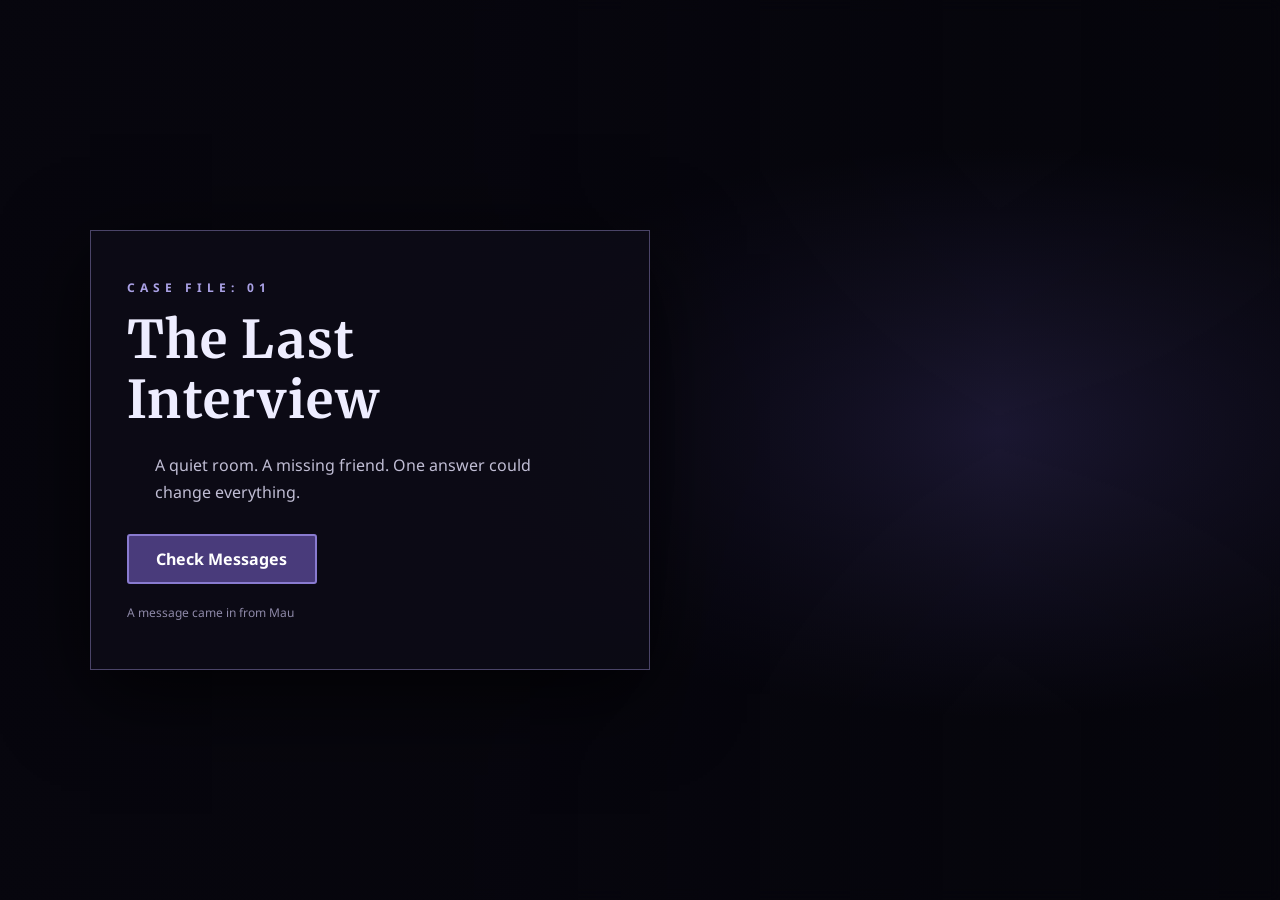
==== index.html @ e87751c7 "game" ====
<!DOCTYPE html>
<html lang="en">
<head>
  <meta charset="UTF-8">
  <title>Interview: The Missing Friend</title>
  <link rel="stylesheet" href="style.css">
</head>
<body>
  <div class="game-container intro-active">
    <section id="main-menu" class="main-menu" aria-labelledby="game-title">
      <div class="menu-panel">
        <p class="menu-eyebrow">CASE FILE: 01</p>
        <h1 id="game-title">The Last Interview</h1>
        <p class="menu-description">A quiet room. A missing friend. One answer could change everything.</p>
        <button id="start-game" class="menu-start" type="button">Check Messages</button>
        <p class="menu-hint">A message came in from Mau</p>
      </div>
    </section>
    <section id="phone-scene" class="phone-scene" aria-label="Messages from Mau" hidden>
      <div class="phone-device">
        <div class="phone-screen">
          <div class="phone-status"><span>11:48</span><span>●●● &nbsp;▰</span></div>
          <header class="phone-header">
            <span class="phone-back" aria-hidden="true">‹</span>
            <div class="phone-contact">
              <span class="phone-avatar" aria-hidden="true">M</span>
              <span><strong>Mau</strong><small>Messages</small></span>
            </div>
            <span class="phone-info" aria-hidden="true">i</span>
          </header>
          <div id="phone-thread" class="phone-thread" aria-live="polite">
            <p class="phone-date">TODAY  ·  11:48 PM</p>
            <div class="phone-message received" hidden>Freya, are you awake? I need to tell you something.<time>11:48 PM</time></div>
            <div class="phone-message sent" hidden>Yeah, I'm here. What's wrong?<time>11:48 PM</time></div>
            <div class="phone-message received" hidden>I went back to Blackwood Station. There’s somewhere there I can hide.<time>11:49 PM</time></div>
            <div class="phone-message sent" hidden>Why are you at the station? Are you safe?<time>11:49 PM</time></div>
            <div class="phone-message received" hidden>I need to get away from here. I can't take it anymore.<time>11:51 PM</time></div>
            <div class="phone-message sent" hidden>Stay where you are. I'm coming. Please answer me.<time>11:51 PM</time></div>
            <div class="phone-typing" hidden aria-label="Mau is typing"><span></span><span></span><span></span></div>
          </div>
          <div class="phone-compose" aria-hidden="true"><span>Message</span><span class="phone-send">↑</span></div>
        </div>
        <div class="phone-home-indicator"></div>
      </div>
      <p class="phone-caption">Freya sends one last message. No reply comes.</p>
      <button id="skip-phone-scene" class="phone-skip" type="button">Skip</button>
      <button id="continue-to-interview" class="phone-continue" type="button" hidden>Continue</button>
    </section>
    <section id="days-later-scene" class="days-later-scene" aria-label="Two days later" hidden>
      <div class="time-card">
        <p>BLACKWOOD POLICE DEPARTMENT</p>
        <h2>Two Days Later</h2>
        <span>THE INTERVIEW BEGINS</span>
      </div>
      <button id="continue-from-time-card" class="time-card-continue" type="button">Continue</button>
    </section>
    <section id="home-disclosure-scene" class="home-disclosure-scene" aria-label="Freya's memory" hidden>
      <p id="home-disclosure-text" class="home-disclosure-text">her father</p>
    </section>
    <section id="chapter-two-scene" class="chapter-two-scene" aria-label="Chapter two" hidden>
      <div class="chapter-two-card">
        <p>CHAPTER TWO</p>
        <h2>The Secret</h2>
        <span>The interview continues</span>
      </div>
      <button id="continue-chapter-two" type="button">Continue</button>
    </section>
    <audio id="background-music" src="Daddy%20Cop-Zander%20Hawley%20(Slowed).mp3" loop preload="auto"></audio>
    <button id="music-toggle" class="music-toggle" type="button" aria-pressed="false" hidden>Mute music</button>
    <div
      id="suspicion-meter"
      class="suspicion-meter"
      role="progressbar"
      aria-label="Officer suspicion"
      aria-valuemin="0"
      aria-valuemax="3"
      aria-valuenow="0"
    >
      <span class="suspicion-label">SUSPICION</span>
      <span class="suspicion-track"><span id="suspicion-fill" class="suspicion-fill"></span></span>
      <span id="suspicion-count" class="suspicion-count">0 / 3</span>
    </div>
    <div class="observation-window"></div>
    <img id="character" src="daddy.png" alt="Daddy Cop interviewing a girl">
    <div class="prisoner-silhouette" aria-hidden="true"></div>
    <div class="cell-bars" aria-hidden="true"></div>

    <div class="dialogue-box">
      <div id="speaker-name" class="name-tag">Daddy Cop</div>
      <p id="dialogue-text">Hello. I'm Officer Daddy Cop. I need to ask you a few questions about your missing friend Mau. What was Mau like, and where did you last see her?</p>
      
      <div id="choices" class="choices">
        <button onclick="respond('personality')">Describe Mau's personality</button>
        <button onclick="respond('location')">Tell him where Mau was last seen</button>
      </div>
    </div>
  </div>

  <script src="script.js"></script>
  
</body>
</html>
---- style.css ----
@import url("https://fonts.googleapis.com/css2?family=IM+Fell+English+SC&family=Merriweather:wght@700&family=Noto+Sans:wght@500;700&display=swap");

* {
  box-sizing: border-box;
}

body {
  margin: 0;
  min-height: 100vh;
  overflow: hidden;
  background:
    radial-gradient(circle at 50% 25%, rgba(75, 74, 135, 0.22), transparent 35%),
    linear-gradient(135deg, #06060c, #11101d 55%, #04040a);
  font-family: "Noto Sans", "Segoe UI", sans-serif;
  display: flex;
  justify-content: center;
  align-items: center;
  color: #fff;
}

body::before {
  content: "";
  position: fixed;
  inset: 0;
  pointer-events: none;
  background:
    linear-gradient(115deg, transparent 0 44%, rgba(255, 255, 255, 0.18) 44.2% 44.6%, transparent 44.8%);
  mix-blend-mode: screen;
}

.game-container {
  position: relative;
  width: 100vw;
  height: 100vh;
  overflow: hidden;
  background:
    radial-gradient(ellipse at 50% 35%, rgba(55, 48, 89, 0.72), transparent 48%),
    linear-gradient(180deg, #171423, #080711 78%);
  border: 0;
  border-radius: 0;
  box-shadow:
    0 24px 70px rgba(0, 0, 0, 0.85),
    inset 0 0 90px rgba(0, 0, 0, 0.55);
}

.game-container.intro-active {
  background: #05050a;
  box-shadow: none;
}

.game-container.intro-active::before {
  display: none;
}

.game-container.intro-active #character,
.game-container.intro-active .dialogue-box,
.game-container.intro-active .suspicion-meter,
.game-container.intro-active .observation-window {
  visibility: hidden;
}

.game-container::before {
  content: "";
  position: absolute;
  inset: 0;
  z-index: 1;
  background:
    radial-gradient(ellipse at 50% 28%, rgba(158, 151, 208, 0.12), transparent 42%),
    linear-gradient(90deg, rgba(0, 0, 0, 0.36), transparent 28% 72%, rgba(0, 0, 0, 0.36));
  pointer-events: none;
}

.game-container::after {
  display: none;
}

.main-menu {
  position: absolute;
  z-index: 10;
  inset: 0;
  display: flex;
  align-items: center;
  justify-content: flex-start;
  padding: 24px 7vw;
  background:
    linear-gradient(90deg, rgba(7, 6, 14, 0.98), rgba(7, 6, 14, 0.9) 38%, rgba(8, 7, 17, 0.34) 78%, rgba(7, 6, 14, 0.55)),
    radial-gradient(ellipse at 78% 48%, rgba(82, 70, 145, 0.42), transparent 43%);
  backdrop-filter: blur(7px);
}

.main-menu[hidden] {
  display: none;
}

.phone-scene {
  position: absolute;
  z-index: 11;
  inset: 0;
  display: flex;
  flex-direction: column;
  align-items: center;
  justify-content: center;
  gap: 18px;
  overflow: hidden;
  background:
    radial-gradient(ellipse at 50% 42%, rgba(84, 76, 130, 0.3), transparent 38%),
    linear-gradient(135deg, rgba(5, 5, 11, 0.98), rgba(15, 13, 24, 0.98));
}

.phone-scene[hidden] {
  display: none;
}

.phone-device {
  position: relative;
  width: min(360px, 84vw);
  height: min(650px, 76vh);
  min-height: 430px;
  padding: 10px;
  border: 2px solid #474451;
  border-radius: 42px;
  background: linear-gradient(145deg, #292733, #09090d 42%);
  box-shadow:
    0 28px 80px rgba(0, 0, 0, 0.78),
    0 0 34px rgba(111, 95, 183, 0.2),
    inset 0 0 0 2px #09090d;
}

.phone-screen {
  height: 100%;
  display: flex;
  flex-direction: column;
  overflow: hidden;
  border-radius: 32px;
  background: #e9e7ef;
  color: #24232b;
  font-family: "Noto Sans", "Segoe UI", sans-serif;
}

.phone-status {
  display: flex;
  justify-content: space-between;
  padding: 13px 22px 8px;
  background: #f4f2f7;
  font-size: 11px;
  font-weight: 700;
}

.phone-header {
  display: flex;
  align-items: center;
  gap: 14px;
  padding: 9px 17px 12px;
  border-bottom: 1px solid rgba(42, 39, 50, 0.12);
  background: rgba(248, 247, 250, 0.96);
}

.phone-back {
  color: #6555a3;
  font-size: 34px;
  line-height: 1;
}

.phone-contact {
  flex: 1;
  display: flex;
  align-items: center;
  justify-content: center;
  gap: 9px;
  margin-right: 22px;
}

.phone-contact strong,
.phone-contact small {
  display: block;
  text-align: center;
}

.phone-contact strong {
  font-size: 13px;
}

.phone-contact small {
  margin-top: 2px;
  color: #77737f;
  font-size: 10px;
}

.phone-avatar {
  width: 30px;
  height: 30px;
  display: grid;
  place-items: center;
  border-radius: 50%;
  background: linear-gradient(145deg, #9385c7, #514777);
  color: #fff;
  font-family: "Merriweather", Georgia, serif;
  font-weight: 700;
}

.phone-info {
  width: 19px;
  height: 19px;
  border: 1px solid #7668aa;
  border-radius: 50%;
  color: #7668aa;
  font-size: 12px;
  font-weight: 700;
  text-align: center;
  line-height: 17px;
}

.phone-thread {
  flex: 1;
  display: flex;
  flex-direction: column;
  align-items: flex-start;
  gap: 12px;
  overflow-y: auto;
  padding: 18px 14px 12px;
  background:
    radial-gradient(ellipse at 50% 100%, rgba(120, 110, 160, 0.08), transparent 50%),
    #f0eff4;
  scrollbar-width: thin;
}

.phone-date {
  align-self: center;
  margin: 0 0 5px;
  color: #86828c;
  font-size: 9px;
  font-weight: 700;
  letter-spacing: 0.6px;
}

.phone-message {
  max-width: 88%;
  padding: 10px 12px 7px;
  border: 1px solid rgba(56, 52, 66, 0.08);
  border-radius: 17px 17px 17px 5px;
  background: #dcd9e5;
  color: #26242d;
  font-size: 12px;
  line-height: 1.45;
  box-shadow: 0 2px 4px rgba(28, 25, 37, 0.08);
}

.phone-message[hidden],
.phone-typing[hidden] {
  display: none;
}

.phone-message.message-arrive {
  animation: message-arrive 260ms ease-out both;
}

.phone-message time {
  display: block;
  margin-top: 5px;
  color: #77727f;
  font-size: 9px;
  text-align: right;
}

.phone-message.sent {
  align-self: flex-end;
  border-color: rgba(99, 82, 158, 0.2);
  border-radius: 17px 17px 5px 17px;
  background: #6555a3;
  color: #fff;
}

.phone-message.sent time {
  color: rgba(255, 255, 255, 0.72);
}

.phone-typing {
  display: flex;
  align-items: center;
  gap: 4px;
  min-width: 46px;
  padding: 11px 13px;
  border-radius: 16px 16px 16px 5px;
  background: #dcd9e5;
}

.phone-typing span {
  width: 5px;
  height: 5px;
  border-radius: 50%;
  background: #77727f;
  animation: typing-pulse 800ms ease-in-out infinite alternate;
}

.phone-typing span:nth-child(2) {
  animation-delay: 150ms;
}

.phone-typing span:nth-child(3) {
  animation-delay: 300ms;
}

.phone-compose {
  display: flex;
  align-items: center;
  justify-content: space-between;
  margin: 0 12px 12px;
  padding: 9px 12px;
  border: 1px solid #d5d2dc;
  border-radius: 18px;
  background: #f8f7fa;
  color: #a19da7;
  font-size: 11px;
}

.phone-send {
  width: 20px;
  height: 20px;
  border-radius: 50%;
  background: #7969b5;
  color: #fff;
  font-size: 15px;
  font-weight: 700;
  line-height: 20px;
  text-align: center;
}

.phone-home-indicator {
  position: absolute;
  bottom: 5px;
  left: 50%;
  width: 82px;
  height: 3px;
  border-radius: 4px;
  background: #77747e;
  transform: translateX(-50%);
}

.phone-caption {
  margin: 0;
  color: #d7d3e6;
  font-family: "Merriweather", Georgia, serif;
  font-size: clamp(13px, 2vw, 16px);
  text-align: center;
  text-shadow: 0 2px 7px #000;
}

.phone-skip,
.phone-continue {
  position: absolute;
  bottom: 22px;
  z-index: 2;
  min-width: 92px;
}

.phone-skip {
  left: 24px;
}

.phone-continue {
  right: 24px;
}

.phone-continue {
  background: #493b7b;
  border-color: #897bd0;
}

.phone-continue[hidden] {
  display: none;
}

@keyframes message-arrive {
  from {
    transform: translateY(8px);
    opacity: 0;
  }
  to {
    transform: translateY(0);
    opacity: 1;
  }
}

@keyframes typing-pulse {
  to {
    opacity: 0.35;
    transform: translateY(-2px);
  }
}

.days-later-scene {
  position: absolute;
  z-index: 11;
  inset: 0;
  display: grid;
  place-items: center;
  overflow: hidden;
  background:
    radial-gradient(ellipse at 50% 50%, rgba(86, 74, 139, 0.24), transparent 45%),
    #07070d;
}

.days-later-scene[hidden] {
  display: none;
}

.time-card {
  width: min(620px, 86vw);
  padding: 48px 24px;
  border-top: 1px solid rgba(154, 143, 207, 0.42);
  border-bottom: 1px solid rgba(154, 143, 207, 0.42);
  text-align: center;
  animation: time-card-arrive 650ms ease-out both;
}

.time-card p,
.time-card span {
  margin: 0;
  color: #a7a0c8;
  font-size: 10px;
  font-weight: 700;
  letter-spacing: 4px;
}

.time-card h2 {
  margin: 20px 0;
  color: #f0edf9;
  font-family: "IM Fell English SC", "Merriweather", Georgia, serif;
  font-size: clamp(36px, 8vw, 64px);
  font-weight: 400;
  letter-spacing: 2px;
  text-shadow: 0 0 30px rgba(151, 135, 216, 0.35);
}

.time-card-continue {
  position: absolute;
  right: 24px;
  bottom: 22px;
}

.home-disclosure-scene {
  position: absolute;
  z-index: 14;
  inset: 0;
  display: grid;
  place-items: center;
  padding: 24px;
  background: #000;
  cursor: pointer;
}

.home-disclosure-scene[hidden],
.chapter-two-scene[hidden] {
  display: none;
}

.home-disclosure-text {
  margin: 0;
  color: #e8e5ee;
  font-family: "Merriweather", Georgia, serif;
  font-size: clamp(24px, 5vw, 42px);
  line-height: 1.5;
  text-align: center;
}

.home-disclosure-text.fade-away {
  animation: father-words-fade 650ms ease-in forwards;
}

.glitch-word {
  padding: 0 2px;
  border: 0;
  background: transparent !important;
  color: #ff3151 !important;
  font: inherit;
  font-weight: 700;
  text-shadow: -2px 0 #ff3151, 2px 0 #5ce5ff;
  animation: assault-word-glitch 220ms steps(2, end) infinite;
  cursor: pointer;
}

.glitch-word:hover,
.glitch-word:focus-visible {
  background: transparent !important;
  color: #ff3151 !important;
  outline: 1px solid rgba(255, 49, 81, 0.8);
}

.chapter-two-scene {
  position: absolute;
  z-index: 14;
  inset: 0;
  display: grid;
  place-items: center;
  overflow: hidden;
  background:
    radial-gradient(ellipse at 50% 50%, rgba(87, 30, 63, 0.25), transparent 44%),
    #07060b;
}

.chapter-two-card {
  width: min(620px, 86vw);
  padding: 48px 24px;
  border-top: 1px solid rgba(188, 74, 105, 0.55);
  border-bottom: 1px solid rgba(188, 74, 105, 0.55);
  text-align: center;
  animation: time-card-arrive 650ms ease-out both;
}

.chapter-two-card p,
.chapter-two-card span {
  margin: 0;
  color: #c17b91;
  font-size: 10px;
  font-weight: 700;
  letter-spacing: 4px;
}

.chapter-two-card h2 {
  margin: 20px 0;
  color: #f0e9ed;
  font-family: "IM Fell English SC", "Merriweather", Georgia, serif;
  font-size: clamp(36px, 8vw, 64px);
  font-weight: 400;
  letter-spacing: 2px;
}

.chapter-two-scene > button {
  position: absolute;
  right: 24px;
  bottom: 22px;
}

@keyframes father-words-fade {
  to {
    opacity: 0;
    filter: blur(5px);
  }
}

@keyframes assault-word-glitch {
  0%,
  100% {
    transform: translate(0);
    clip-path: inset(0);
  }
  25% {
    transform: translate(-2px, 1px) skewX(-5deg);
    clip-path: inset(18% 0 35% 0);
  }
  75% {
    transform: translate(2px, -1px) skewX(4deg);
    clip-path: inset(45% 0 8% 0);
  }
}

@keyframes time-card-arrive {
  from {
    transform: translateY(10px);
    opacity: 0;
  }
  to {
    transform: translateY(0);
    opacity: 1;
  }
}

.music-toggle {
  position: absolute;
  z-index: 12;
  top: 20px;
  right: 22px;
  border-radius: 4px;
  background: rgba(25, 21, 43, 0.94);
  border-color: #65599a;
  font-size: 13px;
}

.music-toggle[hidden] {
  display: none;
}

.menu-panel {
  position: relative;
  z-index: 2;
  width: min(44vw, 560px);
  padding: 48px 36px;
  border: 1px solid rgba(151, 139, 205, 0.45);
  background: rgba(14, 12, 24, 0.78);
  box-shadow: 0 24px 80px rgba(0, 0, 0, 0.72);
  text-align: left;
}



.menu-eyebrow {
  margin: 0 0 14px;
  color: #aaa1e5;
  font-size: 12px;
  font-weight: 700;
  letter-spacing: 5px;
}

.menu-panel h1 {
  margin: 0;
  color: #eeedff;
  font-family: "IM Fell English SC", "Merriweather", Georgia, serif;
  font-size: clamp(30px, 6vw, 52px);
  letter-spacing: 1.5px;
  line-height: 1.15;
}

.menu-description {
  max-width: 430px;
  margin: 22px auto 28px;
  color: #c0bdd4;
  line-height: 1.7;
}

.menu-start {
  min-width: 190px;
  padding: 12px 24px;
  border-radius: 3px;
  background: #493b7b;
  border-color: #897bd0;
  color: #fff;
  font-size: 16px;
}

.menu-hint {
  margin: 20px 0 0;
  color: #8e89a8;
  font-size: 12px;
}

.observation-window {
  display: none;
}

#character {
  position: absolute;
  z-index: 3;
  left: 50%;
  bottom: 108px;
  height: 78%;
  max-height: 560px;
  object-fit: contain;
  transform: translateX(-50%);
  filter:
    saturate(0.9)
    contrast(1.04)
    drop-shadow(0 16px 24px rgba(76, 67, 126, 0.38));
}

.prisoner-silhouette,
.cell-bars {
  display: none;
}

.prisoner-silhouette {
  position: absolute;
  z-index: 3;
  top: 13%;
  left: 50%;
  width: min(42vw, 360px);
  height: 58%;
  transform: translateX(-50%);
  background:
    radial-gradient(ellipse at 50% 22%, #090810 0 45px, transparent 46px),
    radial-gradient(ellipse at 50% 79%, #0b0913 0 125px, transparent 126px);
  filter: drop-shadow(0 0 24px rgba(0, 0, 0, 0.8));
}

.prisoner-silhouette::before {
  content: "";
  position: absolute;
  top: 6%;
  left: 31%;
  width: 38%;
  height: 37%;
  border-radius: 48% 48% 42% 42%;
  background: #080710;
  box-shadow: 22px 24px 0 -12px #080710;
}

.cell-bars {
  position: absolute;
  z-index: 4;
  inset: 0;
  background:
    repeating-linear-gradient(90deg, transparent 0 10.8%, rgba(138, 134, 174, 0.8) 11% 11.5%, transparent 11.7% 22.2%),
    linear-gradient(180deg, transparent 65%, rgba(128, 122, 161, 0.62) 65.3% 66%, transparent 66.3%);
  box-shadow: inset 0 0 45px rgba(0, 0, 0, 0.7);
  pointer-events: none;
}

.game-container.prison-ending {
  background:
    radial-gradient(ellipse at 50% 35%, rgba(103, 91, 147, 0.2), transparent 40%),
    linear-gradient(180deg, #171622 0 68%, #272335 68% 72%, #101019 72%);
}

.game-container.prison-ending::before {
  background:
    linear-gradient(90deg, rgba(0, 0, 0, 0.34), transparent 25% 75%, rgba(0, 0, 0, 0.34)),
    radial-gradient(ellipse at 50% 100%, transparent 0 40%, rgba(0, 0, 0, 0.55) 100%);
}

.game-container.prison-ending::after,
.game-container.prison-ending .observation-window,
.game-container.prison-ending #character {
  display: none;
}

.game-container.prison-ending .prisoner-silhouette,
.game-container.prison-ending .cell-bars {
  display: block;
}

.game-container.prison-ending .dialogue-box {
  border-color: rgba(133, 126, 171, 0.8);
}

.game-container.prison-ending .name-tag {
  background: #38334f;
  border-color: #7770a8;
}

.dialogue-box {
  position: absolute;
  z-index: 5;
  bottom: 18px;
  left: 3%;
  width: 94%;
  min-height: 178px;
  padding: 24px 28px 20px;
  background:
    linear-gradient(135deg, rgba(23, 19, 36, 0.97), rgba(9, 8, 17, 0.96));
  border: 3px solid rgba(105, 83, 169, 0.9);
  border-radius: 18px 18px 8px 8px;
  box-shadow:
    0 12px 35px rgba(0, 0, 0, 0.78),
    inset 0 0 28px rgba(92, 70, 165, 0.14);
  backdrop-filter: blur(8px);
}

.suspicion-meter {
  position: absolute;
  z-index: 6;
  top: 22px;
  left: 50%;
  display: flex;
  align-items: center;
  gap: 10px;
  padding: 10px 16px;
  border: 1px solid rgba(126, 116, 168, 0.6);
  border-radius: 4px;
  background: rgba(12, 10, 21, 0.88);
  color: #bcb7d2;
  font: 700 10px "Noto Sans", sans-serif;
  letter-spacing: 1.4px;
  transform: translateX(-50%);
  box-shadow: 0 5px 18px rgba(0, 0, 0, 0.5);
}

.suspicion-track {
  display: block;
  width: 120px;
  height: 9px;
  overflow: hidden;
  border: 1px solid #625a7d;
  border-radius: 999px;
  background: #100e19;
  box-shadow: inset 0 1px 3px rgba(0, 0, 0, 0.8);
}

.suspicion-fill {
  display: block;
  width: 0;
  height: 100%;
  border-radius: inherit;
  background: linear-gradient(90deg, #7164b7, #bd577b);
  box-shadow: 0 0 10px rgba(189, 87, 123, 0.5);
  transition: width 350ms ease, background 350ms ease;
}

.suspicion-meter.is-high .suspicion-fill {
  background: linear-gradient(90deg, #d55465, #ff344d);
  box-shadow: 0 0 12px rgba(255, 52, 77, 0.75);
}

.suspicion-count {
  min-width: 24px;
  color: #e6e1f4;
  letter-spacing: 0;
}

.name-tag {
  position: absolute;
  top: -24px;
  left: 18px;
  min-width: 150px;
  background: #443875;
  color: #f0edff;
  padding: 8px 18px 7px;
  border: 3px solid #7768b8;
  border-radius: 999px;
  font-family: "Merriweather", serif;
  font-size: 15px;
  text-align: center;
  box-shadow: 4px 5px 0 rgba(0, 0, 0, 0.5);
  transform: rotate(-1deg);
}

#dialogue-text {
  min-height: 48px;
  margin: 0 0 12px;
  color: #eeeafa;
  font-family: "Merriweather", serif;
  font-size: clamp(16px, 2vw, 20px);
  line-height: 1.55;
  text-shadow: 0 2px 4px #000;
}

.choices {
  display: flex;
  flex-wrap: wrap;
  gap: 7px;
}

button {
  background: #211d35;
  border: 2px solid #65599a;
  color: #ece9fa;
  padding: 7px 13px;
  border-radius: 999px;
  cursor: pointer;
  font-family: "Noto Sans", sans-serif;
  font-weight: 700;
  transition: 150ms ease;
}

button:hover,
button:focus-visible {
  background: #53458b;
  color: #fff;
  border-color: #a99be7;
  transform: translateY(-2px) rotate(-1deg);
  outline: none;
  box-shadow: 0 5px 12px rgba(93, 73, 163, 0.35);
}

button[data-lie="true"]:hover,
button[data-lie="true"]:focus-visible {
  background: #c62845;
  border-color: #ff7189;
  color: #fff;
  box-shadow:
    0 0 12px rgba(255, 54, 105, 0.7),
    0 0 28px rgba(255, 30, 86, 0.42);
}

.lie-label {
  display: none;
  margin-left: 8px;
  color: #ff9aaf;
  font-size: 0.75em;
  letter-spacing: 1px;
}

button[data-lie="true"]:hover .lie-label,
button[data-lie="true"]:focus-visible .lie-label {
  display: inline;
}

button[data-secret-reveal="true"]:hover,
button[data-secret-reveal="true"]:focus-visible {
  background: #21172d;
  border-color: #b24b71;
  color: #fff;
  text-shadow: -2px 0 #ff375f, 2px 0 #55dfff;
  animation: secret-choice-glitch 260ms steps(2, end) infinite;
}

@keyframes secret-choice-glitch {
  0%,
  100% {
    transform: translateX(0);
  }
  25% {
    transform: translate(-2px, 1px) skewX(-1deg);
    clip-path: inset(0 0 25% 0);
  }
  75% {
    transform: translate(2px, -1px) skewX(1deg);
    clip-path: inset(25% 0 0 0);
  }
}

@media (max-width: 700px) {
  .game-container {
    width: 100vw;
    height: 100vh;
    border-radius: 0;
  }

  #character {
    height: 72%;
  }

  .phone-device {
    width: min(340px, 86vw);
    height: min(620px, 70vh);
    min-height: 380px;
  }

  .phone-skip {
    left: 12px;
    bottom: 12px;
  }

  .phone-continue {
    right: 12px;
    bottom: 12px;
  }

  .dialogue-box {
    bottom: 8px;
    min-height: 220px;
  }

  .suspicion-meter {
    top: 14px;
    gap: 7px;
    padding: 8px 11px;
  }

  .suspicion-track {
    width: 82px;
  }

  .main-menu {
    padding: 18px;
  }

  .menu-panel {
    width: min(66vw, 460px);
    padding: 30px 20px;
  }

  .choices {
    max-height: 86px;
    overflow-y: auto;
  }
}

@media (max-height: 520px) {
  .phone-scene {
    gap: 8px;
    padding-bottom: 48px;
  }

  .phone-device {
    width: min(290px, 72vw);
    height: 66vh;
    min-height: 0;
  }

  .phone-caption {
    font-size: 12px;
  }
}
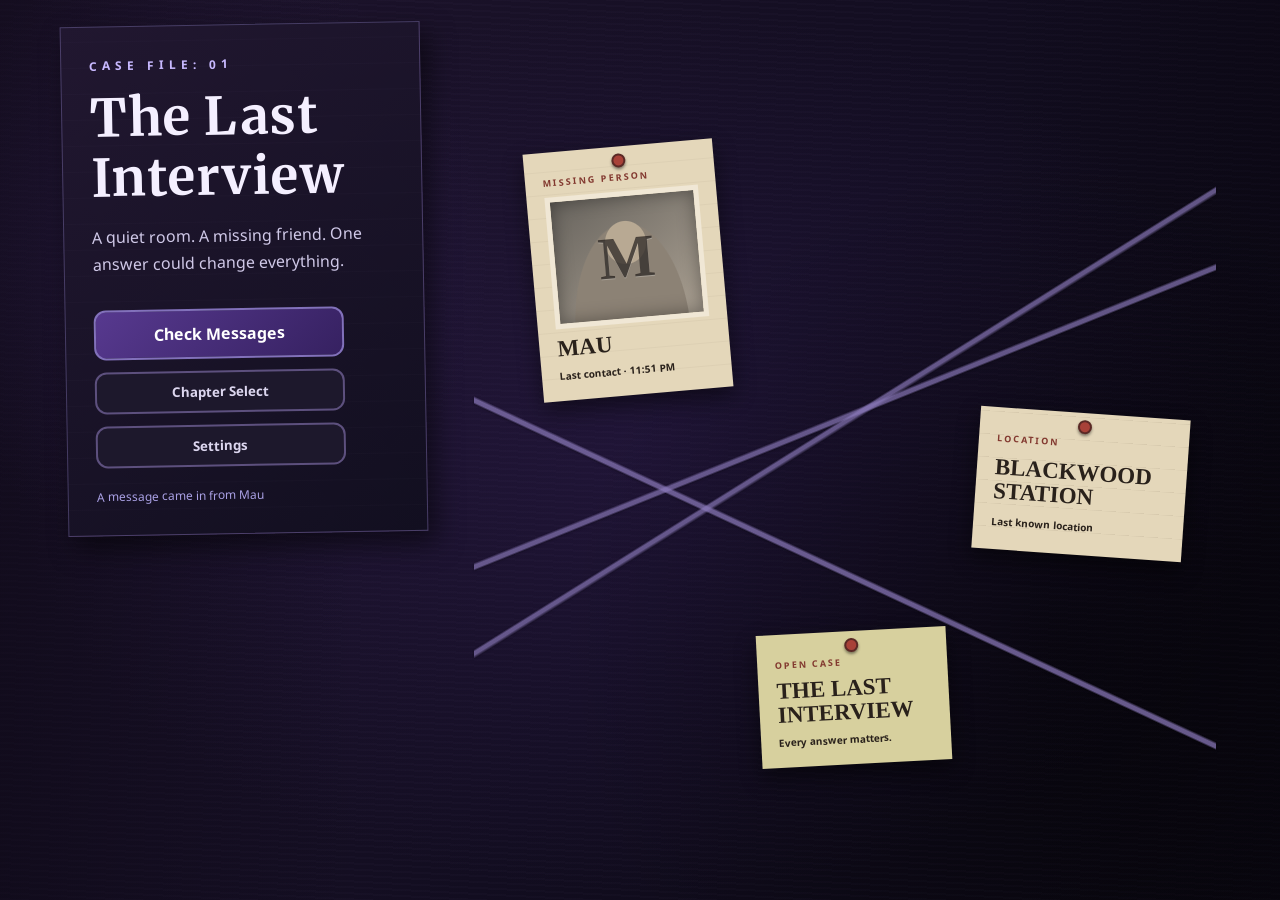
==== commit 41a08d45: "eded" ====
--- a/index.html
+++ b/index.html
@@ -1,10 +1,12 @@
 <!DOCTYPE html>
 <html lang="en">
+
 <head>
   <meta charset="UTF-8">
   <title>Interview: The Missing Friend</title>
   <link rel="stylesheet" href="style.css">
 </head>
+
 <body>
   <div class="game-container intro-active">
     <section id="main-menu" class="main-menu" aria-labelledby="game-title">
@@ -13,7 +15,77 @@
         <h1 id="game-title">The Last Interview</h1>
         <p class="menu-description">A quiet room. A missing friend. One answer could change everything.</p>
         <button id="start-game" class="menu-start" type="button">Check Messages</button>
+        <button id="open-chapter-select" class="menu-settings" type="button">Chapter Select</button>
+        <button id="open-settings" class="menu-settings" type="button">Settings</button>
         <p class="menu-hint">A message came in from Mau</p>
+      </div>
+      <div class="evidence-board" aria-hidden="true">
+        <div class="evidence-string"></div>
+        <article class="evidence-card evidence-person">
+          <span class="evidence-label">MISSING PERSON</span>
+          <div class="evidence-photo"><span>M</span></div>
+          <strong>MAU</strong>
+          <small>Last contact · 11:51 PM</small>
+        </article>
+        <article class="evidence-card evidence-station">
+          <span class="evidence-label">LOCATION</span>
+          <strong>BLACKWOOD<br>STATION</strong>
+          <small>Last known location</small>
+        </article>
+        <article class="evidence-card evidence-note">
+          <span class="evidence-label">OPEN CASE</span>
+          <strong>THE LAST<br>INTERVIEW</strong>
+          <small>Every answer matters.</small>
+        </article>
+      </div>
+    </section>
+    <section id="chapter-select-menu" class="chapter-select-menu" aria-labelledby="chapter-select-title" hidden>
+      <div class="chapter-select-panel">
+        <p class="menu-eyebrow">CASE FILE: 01</p>
+        <h2 id="chapter-select-title">Select a Chapter</h2>
+        <div class="chapter-options">
+          <button id="play-chapter-one" class="chapter-option" type="button">
+            <span>CHAPTER ONE</span>
+            <strong>The Interview</strong>
+            <small>Check Mau's messages and begin the investigation.</small>
+          </button>
+          <button id="play-chapter-two" class="chapter-option" type="button">
+            <span>CHAPTER TWO</span>
+            <strong>The Night Mau Disappeared</strong>
+            <small>Begin in Freya's room on the night Mau went missing.</small>
+          </button>
+        </div>
+        <button id="back-to-main-menu" class="menu-settings" type="button">Back to menu</button>
+      </div>
+    </section>
+    <section id="settings-menu" class="settings-menu" aria-labelledby="settings-title" hidden>
+      <div class="settings-panel">
+        <p class="menu-eyebrow">PREFERENCES</p>
+        <h2 id="settings-title">Settings</h2>
+        <label class="volume-setting" for="music-volume">
+          <span>Music volume</span>
+          <output id="music-volume-value" for="music-volume">16%</output>
+          <input id="music-volume" type="range" min="0" max="100" value="16">
+        </label>
+        <label class="volume-setting" for="effects-volume">
+          <span>Sound effects volume</span>
+          <output id="effects-volume-value" for="effects-volume">100%</output>
+          <input id="effects-volume" type="range" min="0" max="100" value="100">
+        </label>
+        <label class="volume-setting" for="typing-volume">
+          <span>Typewriter volume</span>
+          <output id="typing-volume-value" for="typing-volume">100%</output>
+          <input id="typing-volume" type="range" min="0" max="100" value="100">
+        </label>
+        <button id="close-settings" class="menu-settings" type="button">Back to menu</button>
+      </div>
+    </section>
+    <section id="pause-screen" class="pause-screen" aria-labelledby="pause-title" aria-modal="true" role="dialog" hidden>
+      <div class="pause-panel">
+        <p class="menu-eyebrow">GAME PAUSED</p>
+        <h2 id="pause-title">Take a breath.</h2>
+        <p>Press Space or select Resume to continue.</p>
+        <button id="resume-game" class="menu-start" type="button">Resume</button>
       </div>
     </section>
     <section id="phone-scene" class="phone-scene" aria-label="Messages from Mau" hidden>
@@ -29,13 +101,17 @@
             <span class="phone-info" aria-hidden="true">i</span>
           </header>
           <div id="phone-thread" class="phone-thread" aria-live="polite">
-            <p class="phone-date">TODAY  ·  11:48 PM</p>
-            <div class="phone-message received" hidden>Freya, are you awake? I need to tell you something.<time>11:48 PM</time></div>
+            <p class="phone-date">TODAY · 11:48 PM</p>
+            <div class="phone-message received" hidden>Freya, are you awake? I need to tell you something.<time>11:48
+                PM</time></div>
             <div class="phone-message sent" hidden>Yeah, I'm here. What's wrong?<time>11:48 PM</time></div>
-            <div class="phone-message received" hidden>I went back to Blackwood Station. There’s somewhere there I can hide.<time>11:49 PM</time></div>
+            <div class="phone-message received" hidden>I went back to Blackwood Station. There’s somewhere there I can
+              hide.<time>11:49 PM</time></div>
             <div class="phone-message sent" hidden>Why are you at the station? Are you safe?<time>11:49 PM</time></div>
-            <div class="phone-message received" hidden>I need to get away from here. I can't take it anymore.<time>11:51 PM</time></div>
-            <div class="phone-message sent" hidden>Stay where you are. I'm coming. Please answer me.<time>11:51 PM</time></div>
+            <div class="phone-message received" hidden>I need to get away from here. I can't take it anymore.<time>11:51
+                PM</time></div>
+            <div class="phone-message sent" hidden>Stay where you are. I'm coming. Please answer me.<time>11:51
+                PM</time></div>
             <div class="phone-typing" hidden aria-label="Mau is typing"><span></span><span></span><span></span></div>
           </div>
           <div class="phone-compose" aria-hidden="true"><span>Message</span><span class="phone-send">↑</span></div>
@@ -57,46 +133,40 @@
     <section id="home-disclosure-scene" class="home-disclosure-scene" aria-label="Freya's memory" hidden>
       <p id="home-disclosure-text" class="home-disclosure-text">her father</p>
     </section>
-    <section id="chapter-two-scene" class="chapter-two-scene" aria-label="Chapter two" hidden>
-      <div class="chapter-two-card">
-        <p>CHAPTER TWO</p>
-        <h2>The Secret</h2>
-        <span>The interview continues</span>
-      </div>
-      <button id="continue-chapter-two" type="button">Continue</button>
-    </section>
-    <audio id="background-music" src="Daddy%20Cop-Zander%20Hawley%20(Slowed).mp3" loop preload="auto"></audio>
+    <iframe id="chapter-two-frame" class="chapter-two-frame" src="chapter2.html" title="Chapter Two" hidden></iframe>
+    <audio id="background-music" src="ambiance.mp3" loop preload="auto"></audio>
+    <audio id="rain-sound" src="rain.mp3" loop preload="auto"></audio>
+    <audio id="lie-sound" src="heart.mp3" preload="auto"></audio>
+    <button id="return-to-menu" class="return-to-menu" type="button" hidden>Return to menu</button>
     <button id="music-toggle" class="music-toggle" type="button" aria-pressed="false" hidden>Mute music</button>
-    <div
-      id="suspicion-meter"
-      class="suspicion-meter"
-      role="progressbar"
-      aria-label="Officer suspicion"
-      aria-valuemin="0"
-      aria-valuemax="3"
-      aria-valuenow="0"
-    >
-      <span class="suspicion-label">SUSPICION</span>
+    <div id="suspicion-meter" class="suspicion-meter" role="progressbar" aria-label="Officer suspicion"
+      aria-valuemin="0" aria-valuemax="3" aria-valuenow="0">
       <span class="suspicion-track"><span id="suspicion-fill" class="suspicion-fill"></span></span>
       <span id="suspicion-count" class="suspicion-count">0 / 3</span>
     </div>
-    <div class="observation-window"></div>
-    <img id="character" src="daddy.png" alt="Daddy Cop interviewing a girl">
+    <img id="character" src="game1.png" alt="Character in the interview">
     <div class="prisoner-silhouette" aria-hidden="true"></div>
     <div class="cell-bars" aria-hidden="true"></div>
 
     <div class="dialogue-box">
-      <div id="speaker-name" class="name-tag">Daddy Cop</div>
-      <p id="dialogue-text">Hello. I'm Officer Daddy Cop. I need to ask you a few questions about your missing friend Mau. What was Mau like, and where did you last see her?</p>
-      
-      <div id="choices" class="choices">
-        <button onclick="respond('personality')">Describe Mau's personality</button>
-        <button onclick="respond('location')">Tell him where Mau was last seen</button>
+      <div id="speaker-name" class="name-tag">Officer Riley</div>
+      <p id="dialogue-text">Hello. I'm Officer Riley. I need to ask you a few questions about your missing friend
+        Mau. What was Mau like, and where did you last see her?</p>
+    </div>
+    <div id="choices" class="choices">
+      <button onclick="respond('personality')">Describe Mau's personality</button>
+      <button onclick="respond('location')">Tell him where Mau was last seen</button>
+    </div>
+    <section id="game-over-screen" class="game-over-screen" aria-labelledby="game-over-title" hidden>
+      <div class="game-over-panel">
+        <h2 id="game-over-title">Game Over</h2>
+        <button id="game-over-return-to-menu" type="button">Return to menu</button>
       </div>
-    </div>
+    </section>
   </div>
 
   <script src="script.js"></script>
-  
+
 </body>
+
 </html>
--- a/style.css
+++ b/style.css
@@ -54,8 +54,13 @@
 
 .game-container.intro-active #character,
 .game-container.intro-active .dialogue-box,
-.game-container.intro-active .suspicion-meter,
-.game-container.intro-active .observation-window {
+.game-container.intro-active .suspicion-meter {
+  visibility: hidden;
+}
+
+.game-container.interview-ended #character,
+.game-container.interview-ended .dialogue-box,
+.game-container.interview-ended .suspicion-meter {
   visibility: hidden;
 }
 
@@ -74,22 +79,417 @@
   display: none;
 }
 
+.game-container.lie-pulse::after {
+  position: absolute;
+  z-index: 20;
+  inset: 0;
+  display: block;
+  background: rgba(255, 22, 55, 0.62);
+  content: "";
+  pointer-events: none;
+  animation: lie-screen-pulse 650ms ease-out both;
+}
+
+@keyframes lie-screen-pulse {
+  0%,
+  100% {
+    opacity: 0;
+  }
+
+  25% {
+    opacity: 0.72;
+  }
+
+  60% {
+    opacity: 0.2;
+  }
+}
+
 .main-menu {
   position: absolute;
   z-index: 10;
   inset: 0;
   display: flex;
+  align-items: flex-start;
+  justify-content: flex-start;
+  padding: 24px 5vw;
+  background:
+    radial-gradient(ellipse at 50% 50%, rgba(87, 51, 150, 0.18), transparent 70%),
+    repeating-linear-gradient(3deg, rgba(190, 170, 255, 0.018) 0 2px, transparent 2px 6px),
+    linear-gradient(120deg, #20152f, #120d20 55%, #09070f);
+  overflow: hidden;
+}
+
+.main-menu::before {
+  position: absolute;
+  inset: 0;
+  z-index: 0;
+  background:
+    radial-gradient(circle at 15% 28%, rgba(139, 92, 246, 0.08), transparent 24%),
+    radial-gradient(circle at 83% 72%, rgba(0, 0, 0, 0.42), transparent 40%),
+    linear-gradient(90deg, rgba(8, 5, 15, 0.48), transparent 28% 78%, rgba(8, 5, 15, 0.34));
+  content: "";
+  pointer-events: none;
+}
+
+.evidence-board {
+  position: absolute;
+  z-index: 1;
+  top: 10%;
+  right: 5%;
+  width: min(58vw, 760px);
+  height: 78%;
+  pointer-events: none;
+}
+
+.evidence-string {
+  position: absolute;
+  inset: 0;
+  background:
+    linear-gradient(25deg, transparent 0 37%, rgba(141, 123, 190, 0.72) 37.2% 37.55%, transparent 37.8%),
+    linear-gradient(-22deg, transparent 0 52%, rgba(141, 123, 190, 0.68) 52.2% 52.55%, transparent 52.8%),
+    linear-gradient(148deg, transparent 0 48%, rgba(141, 123, 190, 0.68) 48.2% 48.5%, transparent 48.8%);
+  filter: drop-shadow(0 1px 1px rgba(0, 0, 0, 0.5));
+}
+
+.evidence-card {
+  position: absolute;
+  display: grid;
+  justify-items: start;
+  gap: 8px;
+  padding: 24px 18px 18px;
+  color: #29211b;
+  background:
+    repeating-linear-gradient(0deg, transparent 0 22px, rgba(88, 72, 53, 0.1) 23px),
+    #e4d7ba;
+  box-shadow: 0 9px 22px rgba(0, 0, 0, 0.48);
+  font-family: "Noto Sans", sans-serif;
+}
+
+.evidence-card::before {
+  position: absolute;
+  top: 7px;
+  left: 50%;
+  width: 10px;
+  height: 10px;
+  border: 2px solid #5b2925;
+  border-radius: 50%;
+  background: #a84138;
+  box-shadow: 0 2px 3px rgba(0, 0, 0, 0.45);
+  content: "";
+  transform: translateX(-50%);
+}
+
+.evidence-label {
+  color: #82382f;
+  font-size: 9px;
+  font-weight: 700;
+  letter-spacing: 2px;
+}
+
+.evidence-card strong {
+  font-family: "IM Fell English SC", Georgia, serif;
+  font-size: 23px;
+  line-height: 1.05;
+}
+
+.evidence-card small {
+  font-size: 10px;
+  font-weight: 700;
+}
+
+.evidence-person {
+  top: 8%;
+  left: 8%;
+  width: 190px;
+  transform: rotate(-5deg);
+}
+
+.evidence-photo {
+  display: grid;
+  place-items: center;
+  width: 100%;
+  height: 132px;
+  background:
+    radial-gradient(ellipse at 50% 38%, #b8a993 0 20px, transparent 21px),
+    radial-gradient(ellipse at 50% 112%, #8c8275 0 57px, transparent 58px),
+    linear-gradient(145deg, #68645e, #aaa092);
+  border: 5px solid #f0e7d5;
+  box-shadow: inset 0 0 18px rgba(0, 0, 0, 0.38);
+}
+
+.evidence-photo span {
+  color: rgba(32, 27, 24, 0.72);
+  font: 700 60px "IM Fell English SC", Georgia, serif;
+  text-shadow: 0 1px 0 rgba(255, 255, 255, 0.24);
+}
+
+.evidence-station {
+  top: 46%;
+  right: 4%;
+  width: 210px;
+  min-height: 142px;
+  transform: rotate(4deg);
+}
+
+.evidence-note {
+  right: 36%;
+  bottom: 4%;
+  width: 190px;
+  min-height: 132px;
+  background: #d7d09e;
+  transform: rotate(-3deg);
+}
+
+.main-menu[hidden] {
+  display: none;
+}
+
+.chapter-select-menu {
+  position: absolute;
+  z-index: 12;
+  inset: 0;
+  display: grid;
+  place-items: center;
+  padding: 24px;
+  background: rgba(5, 5, 11, 0.9);
+  backdrop-filter: blur(8px);
+}
+
+.chapter-select-menu[hidden] {
+  display: none;
+}
+
+.chapter-select-panel {
+  width: min(560px, 90vw);
+  padding: 36px;
+  border: 1px solid rgba(151, 139, 205, 0.55);
+  background: rgba(14, 12, 24, 0.96);
+  box-shadow: 0 24px 80px rgba(0, 0, 0, 0.76);
+}
+
+.chapter-select-panel h2 {
+  margin: 0 0 24px;
+  color: #eeedff;
+  font-family: "IM Fell English SC", "Merriweather", Georgia, serif;
+  font-size: clamp(30px, 5vw, 42px);
+  font-weight: 400;
+}
+
+.chapter-options {
+  display: grid;
+  gap: 12px;
+}
+
+.chapter-option {
+  display: grid;
+  gap: 7px;
+  width: 100%;
+  padding: 16px 18px;
+  border: 1px solid rgba(151, 139, 205, 0.45);
+  border-radius: 12px;
+  background: rgba(35, 29, 52, 0.82);
+  text-align: left;
+}
+
+.chapter-option span {
+  color: #aaa1e5;
+  font-size: 10px;
+  letter-spacing: 2px;
+}
+
+.chapter-option strong {
+  color: #f0edff;
+  font-family: "Merriweather", Georgia, serif;
+  font-size: 16px;
+}
+
+.chapter-option small {
+  color: #bcb7d2;
+  font-size: 12px;
+  font-weight: 500;
+}
+
+.chapter-option:hover,
+.chapter-option:focus-visible {
+  border-color: #a99be7;
+  background: rgba(67, 55, 96, 0.94);
+  transform: translateX(4px);
+}
+
+.chapter-two-frame {
+  position: absolute;
+  z-index: 16;
+  inset: 0;
+  width: 100%;
+  height: 100%;
+  border: 0;
+  background: #11101a;
+}
+
+.chapter-two-frame[hidden] {
+  display: none;
+}
+
+.return-to-menu {
+  position: absolute;
+  z-index: 21;
+  top: 18px;
+  right: 18px;
+  padding: 9px 16px;
+  border-color: rgba(169, 155, 231, 0.72);
+  border-radius: 12px;
+  background: rgba(18, 15, 29, 0.92);
+}
+
+.return-to-menu[hidden] {
+  display: none;
+}
+
+.game-over-screen {
+  position: absolute;
+  z-index: 24;
+  inset: 0;
+  display: grid;
+  place-items: center;
+  padding: 24px;
+  background: rgba(5, 5, 11, 0.9);
+  backdrop-filter: blur(8px);
+}
+
+.game-over-screen[hidden] {
+  display: none;
+}
+
+.game-over-panel {
+  display: grid;
+  justify-items: center;
+  gap: 20px;
+  width: min(440px, 90vw);
+  padding: 38px 28px;
+}
+
+.game-over-panel h2 {
+  margin: 0;
+  color: #eeedff;
+  font-family: "IM Fell English SC", "Merriweather", Georgia, serif;
+  font-size: clamp(36px, 7vw, 52px);
+  font-weight: 400;
+  letter-spacing: 2px;
+}
+
+.game-over-panel button {
+  min-width: 180px;
+  border-radius: 12px;
+}
+
+.settings-menu {
+  position: absolute;
+  z-index: 13;
+  inset: 0;
+  display: grid;
+  place-items: center;
+  padding: 24px;
+  background: rgba(5, 5, 11, 0.88);
+  backdrop-filter: blur(8px);
+}
+
+.settings-menu[hidden] {
+  display: none;
+}
+
+.pause-screen {
+  position: absolute;
+  z-index: 30;
+  inset: 0;
+  display: grid;
+  place-items: center;
+  padding: 24px;
+  background: rgba(5, 5, 11, 0.88);
+  backdrop-filter: blur(8px);
+}
+
+.pause-screen[hidden] {
+  display: none;
+}
+
+.pause-panel {
+  display: grid;
+  justify-items: center;
+  gap: 18px;
+  width: min(460px, 90vw);
+  padding: 38px 28px;
+  border: 0;
+  background: transparent;
+  box-shadow: none;
+  text-align: center;
+}
+
+.pause-panel h2,
+.pause-panel p {
+  margin: 0;
+}
+
+.pause-panel h2 {
+  color: #eeedff;
+  font-family: "IM Fell English SC", "Merriweather", Georgia, serif;
+  font-size: clamp(32px, 6vw, 46px);
+  font-weight: 400;
+}
+
+.pause-panel > p:not(.menu-eyebrow) {
+  color: #c0bdd4;
+}
+
+.game-container.paused * {
+  animation-play-state: paused !important;
+}
+
+.settings-panel {
+  width: min(460px, 88vw);
+  padding: 36px;
+  border: 1px solid rgba(151, 139, 205, 0.55);
+  background: rgba(14, 12, 24, 0.96);
+  box-shadow: 0 24px 80px rgba(0, 0, 0, 0.76);
+}
+
+.settings-panel h2 {
+  margin: 0 0 28px;
+  color: #eeedff;
+  font-family: "IM Fell English SC", "Merriweather", Georgia, serif;
+  font-size: clamp(30px, 5vw, 42px);
+  font-weight: 400;
+}
+
+.volume-setting {
+  display: grid;
+  grid-template-columns: 1fr auto;
   align-items: center;
-  justify-content: flex-start;
-  padding: 24px 7vw;
-  background:
-    linear-gradient(90deg, rgba(7, 6, 14, 0.98), rgba(7, 6, 14, 0.9) 38%, rgba(8, 7, 17, 0.34) 78%, rgba(7, 6, 14, 0.55)),
-    radial-gradient(ellipse at 78% 48%, rgba(82, 70, 145, 0.42), transparent 43%);
-  backdrop-filter: blur(7px);
-}
-
-.main-menu[hidden] {
-  display: none;
+  gap: 12px;
+  margin: 22px 0;
+  color: #d7d2e8;
+  font-size: 14px;
+}
+
+.volume-setting output {
+  color: #aaa1e5;
+  font-variant-numeric: tabular-nums;
+}
+
+.volume-setting input {
+  grid-column: 1 / -1;
+  width: 100%;
+  accent-color: #9a7fc6;
+  cursor: pointer;
+}
+
+.menu-settings {
+  min-width: 190px;
+  margin-top: 10px;
+  padding: 10px 20px;
+  border-radius: 12px;
+  background: rgba(47, 40, 70, 0.9);
+  border-color: #76699d;
 }
 
 .phone-scene {
@@ -375,6 +775,7 @@
     transform: translateY(8px);
     opacity: 0;
   }
+
   to {
     transform: translateY(0);
     opacity: 1;
@@ -449,8 +850,7 @@
   cursor: pointer;
 }
 
-.home-disclosure-scene[hidden],
-.chapter-two-scene[hidden] {
+.home-disclosure-scene[hidden] {
   display: none;
 }
 
@@ -486,51 +886,6 @@
   outline: 1px solid rgba(255, 49, 81, 0.8);
 }
 
-.chapter-two-scene {
-  position: absolute;
-  z-index: 14;
-  inset: 0;
-  display: grid;
-  place-items: center;
-  overflow: hidden;
-  background:
-    radial-gradient(ellipse at 50% 50%, rgba(87, 30, 63, 0.25), transparent 44%),
-    #07060b;
-}
-
-.chapter-two-card {
-  width: min(620px, 86vw);
-  padding: 48px 24px;
-  border-top: 1px solid rgba(188, 74, 105, 0.55);
-  border-bottom: 1px solid rgba(188, 74, 105, 0.55);
-  text-align: center;
-  animation: time-card-arrive 650ms ease-out both;
-}
-
-.chapter-two-card p,
-.chapter-two-card span {
-  margin: 0;
-  color: #c17b91;
-  font-size: 10px;
-  font-weight: 700;
-  letter-spacing: 4px;
-}
-
-.chapter-two-card h2 {
-  margin: 20px 0;
-  color: #f0e9ed;
-  font-family: "IM Fell English SC", "Merriweather", Georgia, serif;
-  font-size: clamp(36px, 8vw, 64px);
-  font-weight: 400;
-  letter-spacing: 2px;
-}
-
-.chapter-two-scene > button {
-  position: absolute;
-  right: 24px;
-  bottom: 22px;
-}
-
 @keyframes father-words-fade {
   to {
     opacity: 0;
@@ -539,15 +894,18 @@
 }
 
 @keyframes assault-word-glitch {
+
   0%,
   100% {
     transform: translate(0);
     clip-path: inset(0);
   }
+
   25% {
     transform: translate(-2px, 1px) skewX(-5deg);
     clip-path: inset(18% 0 35% 0);
   }
+
   75% {
     transform: translate(2px, -1px) skewX(4deg);
     clip-path: inset(45% 0 8% 0);
@@ -559,6 +917,7 @@
     transform: translateY(10px);
     opacity: 0;
   }
+
   to {
     transform: translateY(0);
     opacity: 1;
@@ -570,7 +929,7 @@
   z-index: 12;
   top: 20px;
   right: 22px;
-  border-radius: 4px;
+  border-radius: 12px;
   background: rgba(25, 21, 43, 0.94);
   border-color: #65599a;
   font-size: 13px;
@@ -583,19 +942,23 @@
 .menu-panel {
   position: relative;
   z-index: 2;
-  width: min(44vw, 560px);
-  padding: 48px 36px;
-  border: 1px solid rgba(151, 139, 205, 0.45);
-  background: rgba(14, 12, 24, 0.78);
-  box-shadow: 0 24px 80px rgba(0, 0, 0, 0.72);
+  display: flex;
+  flex-direction: column;
+  align-items: flex-start;
+  width: min(360px, 90vw);
+  padding: 30px 28px;
+  border: 1px solid rgba(150, 132, 205, 0.38);
+  background:
+    repeating-linear-gradient(0deg, transparent 0 25px, rgba(190, 174, 255, 0.035) 26px),
+    linear-gradient(145deg, #211730, #120f20);
+  box-shadow: 8px 12px 26px rgba(0, 0, 0, 0.5);
   text-align: left;
-}
-
-
+  transform: rotate(-1deg);
+}
 
 .menu-eyebrow {
   margin: 0 0 14px;
-  color: #aaa1e5;
+  color: #c8b9ff;
   font-size: 12px;
   font-weight: 700;
   letter-spacing: 5px;
@@ -603,7 +966,7 @@
 
 .menu-panel h1 {
   margin: 0;
-  color: #eeedff;
+  color: #f4efff;
   font-family: "IM Fell English SC", "Merriweather", Georgia, serif;
   font-size: clamp(30px, 6vw, 52px);
   letter-spacing: 1.5px;
@@ -612,44 +975,51 @@
 
 .menu-description {
   max-width: 430px;
-  margin: 22px auto 28px;
-  color: #c0bdd4;
+  margin: 16px 0 20px;
+  color: #d0c9e8;
   line-height: 1.7;
+}
+
+.menu-panel .menu-start,
+.menu-panel .menu-settings {
+  width: min(250px, 100%);
+  margin: 12px 0 0;
+}
+
+.menu-panel .menu-settings {
+  background: #1d182c;
+  border-color: #5d507e;
+  color: #dcd6ef;
 }
 
 .menu-start {
   min-width: 190px;
   padding: 12px 24px;
-  border-radius: 3px;
-  background: #493b7b;
-  border-color: #897bd0;
+  border-radius: 12px;
+  background: linear-gradient(135deg, #57398f, #362161);
+  border-color: #8271bb;
   color: #fff;
   font-size: 16px;
 }
 
 .menu-hint {
   margin: 20px 0 0;
-  color: #8e89a8;
+  color: #aaa1e5;
   font-size: 12px;
-}
-
-.observation-window {
-  display: none;
 }
 
 #character {
   position: absolute;
   z-index: 3;
   left: 50%;
-  bottom: 108px;
-  height: 78%;
-  max-height: 560px;
+  bottom: calc(-70px - var(--character-drop, 0px));
+  height: 112%;
+  max-height: 940px;
   object-fit: contain;
-  transform: translateX(-50%);
+  transform: translateX(-50%) scale(var(--character-scale, 1));
+  transition: transform 400ms ease, bottom 400ms ease;
   filter:
-    saturate(0.9)
-    contrast(1.04)
-    drop-shadow(0 16px 24px rgba(76, 67, 126, 0.38));
+    brightness(0.56) saturate(0.72) contrast(1.02) drop-shadow(0 16px 24px rgba(12, 9, 24, 0.7));
 }
 
 .prisoner-silhouette,
@@ -707,7 +1077,6 @@
 }
 
 .game-container.prison-ending::after,
-.game-container.prison-ending .observation-window,
 .game-container.prison-ending #character {
   display: none;
 }
@@ -718,12 +1087,11 @@
 }
 
 .game-container.prison-ending .dialogue-box {
-  border-color: rgba(133, 126, 171, 0.8);
+  filter: drop-shadow(0 12px 24px rgba(0, 0, 0, 0.55));
 }
 
 .game-container.prison-ending .name-tag {
-  background: #38334f;
-  border-color: #7770a8;
+  background: transparent;
 }
 
 .dialogue-box {
@@ -733,60 +1101,84 @@
   left: 3%;
   width: 94%;
   min-height: 178px;
-  padding: 24px 28px 20px;
-  background:
-    linear-gradient(135deg, rgba(23, 19, 36, 0.97), rgba(9, 8, 17, 0.96));
-  border: 3px solid rgba(105, 83, 169, 0.9);
-  border-radius: 18px 18px 8px 8px;
+  padding: 36px 28px 20px;
+  background:
+    linear-gradient(135deg,
+      rgba(49, 42, 68, 0.98) 0,
+      rgba(20, 17, 31, 0.98) 82%,
+      rgba(20, 17, 31, 0) 100%);
+  border: 2px solid rgba(177, 163, 219, 0.82);
+  border-radius: 14px 14px 22px 14px;
   box-shadow:
-    0 12px 35px rgba(0, 0, 0, 0.78),
-    inset 0 0 28px rgba(92, 70, 165, 0.14);
-  backdrop-filter: blur(8px);
+    0 14px 40px rgba(0, 0, 0, 0.72),
+    inset 0 1px 0 rgba(255, 255, 255, 0.08),
+    inset 0 0 28px rgba(139, 121, 190, 0.12);
+}
+
+.dialogue-box.player-speaking {
+  border-color: rgba(220, 135, 178, 0.82);
+  background:
+    linear-gradient(135deg,
+      rgba(120, 52, 91, 0.98) 0,
+      rgba(52, 24, 44, 0.98) 82%,
+      rgba(52, 24, 44, 0) 100%);
+  box-shadow:
+    0 14px 40px rgba(0, 0, 0, 0.72),
+    inset 0 1px 0 rgba(255, 255, 255, 0.08),
+    inset 0 0 28px rgba(220, 135, 178, 0.16);
+}
+
+.dialogue-box.player-speaking .name-tag {
+  background: transparent;
 }
 
 .suspicion-meter {
   position: absolute;
   z-index: 6;
   top: 22px;
-  left: 50%;
+  left: 22px;
   display: flex;
+  flex-direction: column;
   align-items: center;
-  gap: 10px;
-  padding: 10px 16px;
-  border: 1px solid rgba(126, 116, 168, 0.6);
-  border-radius: 4px;
+  gap: 6px;
+  padding: 10px 12px;
+  border: 0;
+  border-radius: 12px;
   background: rgba(12, 10, 21, 0.88);
   color: #bcb7d2;
   font: 700 10px "Noto Sans", sans-serif;
   letter-spacing: 1.4px;
-  transform: translateX(-50%);
   box-shadow: 0 5px 18px rgba(0, 0, 0, 0.5);
 }
 
 .suspicion-track {
   display: block;
-  width: 120px;
-  height: 9px;
+  flex: 0 0 56px;
+  width: 56px;
+  height: 50px;
   overflow: hidden;
-  border: 1px solid #625a7d;
-  border-radius: 999px;
-  background: #100e19;
-  box-shadow: inset 0 1px 3px rgba(0, 0, 0, 0.8);
+  background: #3a1a28;
+  clip-path: polygon(50% 95%, 15% 65%, 5% 52%, 0 38%, 0 25%, 7% 12%, 20% 5%,
+      32% 5%, 43% 13%, 50% 23%, 57% 13%, 68% 5%, 80% 5%, 93% 12%,
+      100% 25%, 100% 38%, 95% 52%, 85% 65%);
+  filter: drop-shadow(0 0 4px rgba(189, 87, 123, 0.35));
 }
 
 .suspicion-fill {
   display: block;
   width: 0;
   height: 100%;
-  border-radius: inherit;
   background: linear-gradient(90deg, #7164b7, #bd577b);
-  box-shadow: 0 0 10px rgba(189, 87, 123, 0.5);
   transition: width 350ms ease, background 350ms ease;
 }
 
 .suspicion-meter.is-high .suspicion-fill {
   background: linear-gradient(90deg, #d55465, #ff344d);
-  box-shadow: 0 0 12px rgba(255, 52, 77, 0.75);
+}
+
+.suspicion-meter.is-high .suspicion-track {
+  background: #521b2d;
+  filter: drop-shadow(0 0 5px rgba(255, 52, 77, 0.55));
 }
 
 .suspicion-count {
@@ -797,19 +1189,21 @@
 
 .name-tag {
   position: absolute;
-  top: -24px;
-  left: 18px;
-  min-width: 150px;
-  background: #443875;
+  z-index: 10;
+  top: -68px;
+  left: 28px;
+  min-width: 170px;
+  background: transparent;
   color: #f0edff;
   padding: 8px 18px 7px;
-  border: 3px solid #7768b8;
-  border-radius: 999px;
+  border: 0;
+  border-radius: 0;
   font-family: "Merriweather", serif;
-  font-size: 15px;
+  font-size: 36px;
   text-align: center;
-  box-shadow: 4px 5px 0 rgba(0, 0, 0, 0.5);
-  transform: rotate(-1deg);
+  text-shadow: 0 3px 8px #000, 0 1px 2px #000;
+  box-shadow: none;
+  transform: rotate(-3deg);
 }
 
 #dialogue-text {
@@ -819,13 +1213,71 @@
   font-family: "Merriweather", serif;
   font-size: clamp(16px, 2vw, 20px);
   line-height: 1.55;
-  text-shadow: 0 2px 4px #000;
+  text-shadow: none;
 }
 
 .choices {
   display: flex;
-  flex-wrap: wrap;
-  gap: 7px;
+  flex-direction: column;
+  gap: 14px;
+}
+
+.game-container > #choices {
+  position: absolute;
+  z-index: 7;
+  top: 15%;
+  right: 3%;
+  bottom: 220px;
+  display: flex;
+  flex-direction: column;
+  justify-content: center;
+  align-items: stretch;
+  width: min(320px, 30vw);
+  overflow-y: auto;
+  padding: 8px;
+}
+
+.game-container > #choices:empty {
+  display: none;
+}
+
+.choices-panel {
+  padding: 8px;
+  border-radius: 14px;
+  background: rgba(7, 6, 14, 0.72);
+  backdrop-filter: blur(4px);
+}
+
+.choices button {
+  width: 100%;
+  padding: 12px 10px;
+  border: 0;
+  border-radius: 12px;
+  background: transparent;
+  color: #e7dce5;
+  font-size: clamp(16px, 1.5vw, 19px);
+  font-weight: 500;
+  line-height: 1.45;
+  text-align: left;
+  box-shadow: none;
+  opacity: 0.75;
+}
+
+.choices button:hover,
+.choices button:focus-visible {
+  border: 0;
+  background: transparent;
+  color: #c8b9ff;
+  font-weight: 700;
+  transform: translateX(4px) scale(1.05);
+  transform-origin: right center;
+  box-shadow: none;
+  opacity: 1;
+}
+
+.choices button:focus-visible {
+  text-decoration: underline;
+  text-underline-offset: 4px;
 }
 
 button {
@@ -833,7 +1285,7 @@
   border: 2px solid #65599a;
   color: #ece9fa;
   padding: 7px 13px;
-  border-radius: 999px;
+  border-radius: 12px;
   cursor: pointer;
   font-family: "Noto Sans", sans-serif;
   font-weight: 700;
@@ -852,12 +1304,15 @@
 
 button[data-lie="true"]:hover,
 button[data-lie="true"]:focus-visible {
-  background: #c62845;
+  background: linear-gradient(
+    90deg,
+    rgba(198, 40, 69, 0.42) 0%,
+    rgba(198, 40, 69, 0) 100%
+  );
   border-color: #ff7189;
   color: #fff;
-  box-shadow:
-    0 0 12px rgba(255, 54, 105, 0.7),
-    0 0 28px rgba(255, 30, 86, 0.42);
+  text-shadow: 0 0 6px rgba(255, 54, 105, 0.6), 0 0 14px rgba(255, 30, 86, 0.35);
+  box-shadow: none;
 }
 
 .lie-label {
@@ -868,8 +1323,21 @@
   letter-spacing: 1px;
 }
 
+.truth-label {
+  display: none;
+  margin-left: 8px;
+  color: #8de5a8;
+  font-size: 0.75em;
+  letter-spacing: 1px;
+}
+
 button[data-lie="true"]:hover .lie-label,
 button[data-lie="true"]:focus-visible .lie-label {
+  display: inline;
+}
+
+button[data-non-lie="true"]:hover .truth-label,
+button[data-non-lie="true"]:focus-visible .truth-label {
   display: inline;
 }
 
@@ -882,15 +1350,32 @@
   animation: secret-choice-glitch 260ms steps(2, end) infinite;
 }
 
+button[data-non-lie="true"]:hover,
+button[data-non-lie="true"]:focus-visible {
+  background: linear-gradient(
+    90deg,
+    rgba(55, 158, 91, 0.42) 0%,
+    rgba(55, 158, 91, 0) 100%
+  );
+  border-color: #80e6a4;
+  color: #f2fff5;
+  text-shadow: 0 0 6px rgba(80, 255, 140, 0.6), 0 0 14px rgba(46, 216, 111, 0.35);
+  box-shadow: none;
+  animation: none;
+}
+
 @keyframes secret-choice-glitch {
+
   0%,
   100% {
     transform: translateX(0);
   }
+
   25% {
     transform: translate(-2px, 1px) skewX(-1deg);
     clip-path: inset(0 0 25% 0);
   }
+
   75% {
     transform: translate(2px, -1px) skewX(1deg);
     clip-path: inset(25% 0 0 0);
@@ -905,7 +1390,7 @@
   }
 
   #character {
-    height: 72%;
+    height: 100%;
   }
 
   .phone-device {
@@ -930,13 +1415,16 @@
   }
 
   .suspicion-meter {
-    top: 14px;
-    gap: 7px;
-    padding: 8px 11px;
+    top: 10px;
+    left: 10px;
+    gap: 5px;
+    padding: 7px 8px;
   }
 
   .suspicion-track {
-    width: 82px;
+    flex-basis: 48px;
+    width: 48px;
+    height: 43px;
   }
 
   .main-menu {
@@ -944,14 +1432,26 @@
   }
 
   .menu-panel {
-    width: min(66vw, 460px);
-    padding: 30px 20px;
-  }
-
-  .choices {
-    max-height: 86px;
-    overflow-y: auto;
-  }
+    width: min(360px, 100%);
+    padding: 22px;
+  }
+
+  .evidence-board {
+    opacity: 0.6;
+  }
+
+  .chapter-select-panel {
+    padding: 28px 20px;
+  }
+
+  .game-container > #choices {
+    top: 12%;
+    right: 2%;
+    bottom: 238px;
+    width: min(240px, 46vw);
+    max-height: none;
+  }
+
 }
 
 @media (max-height: 520px) {
